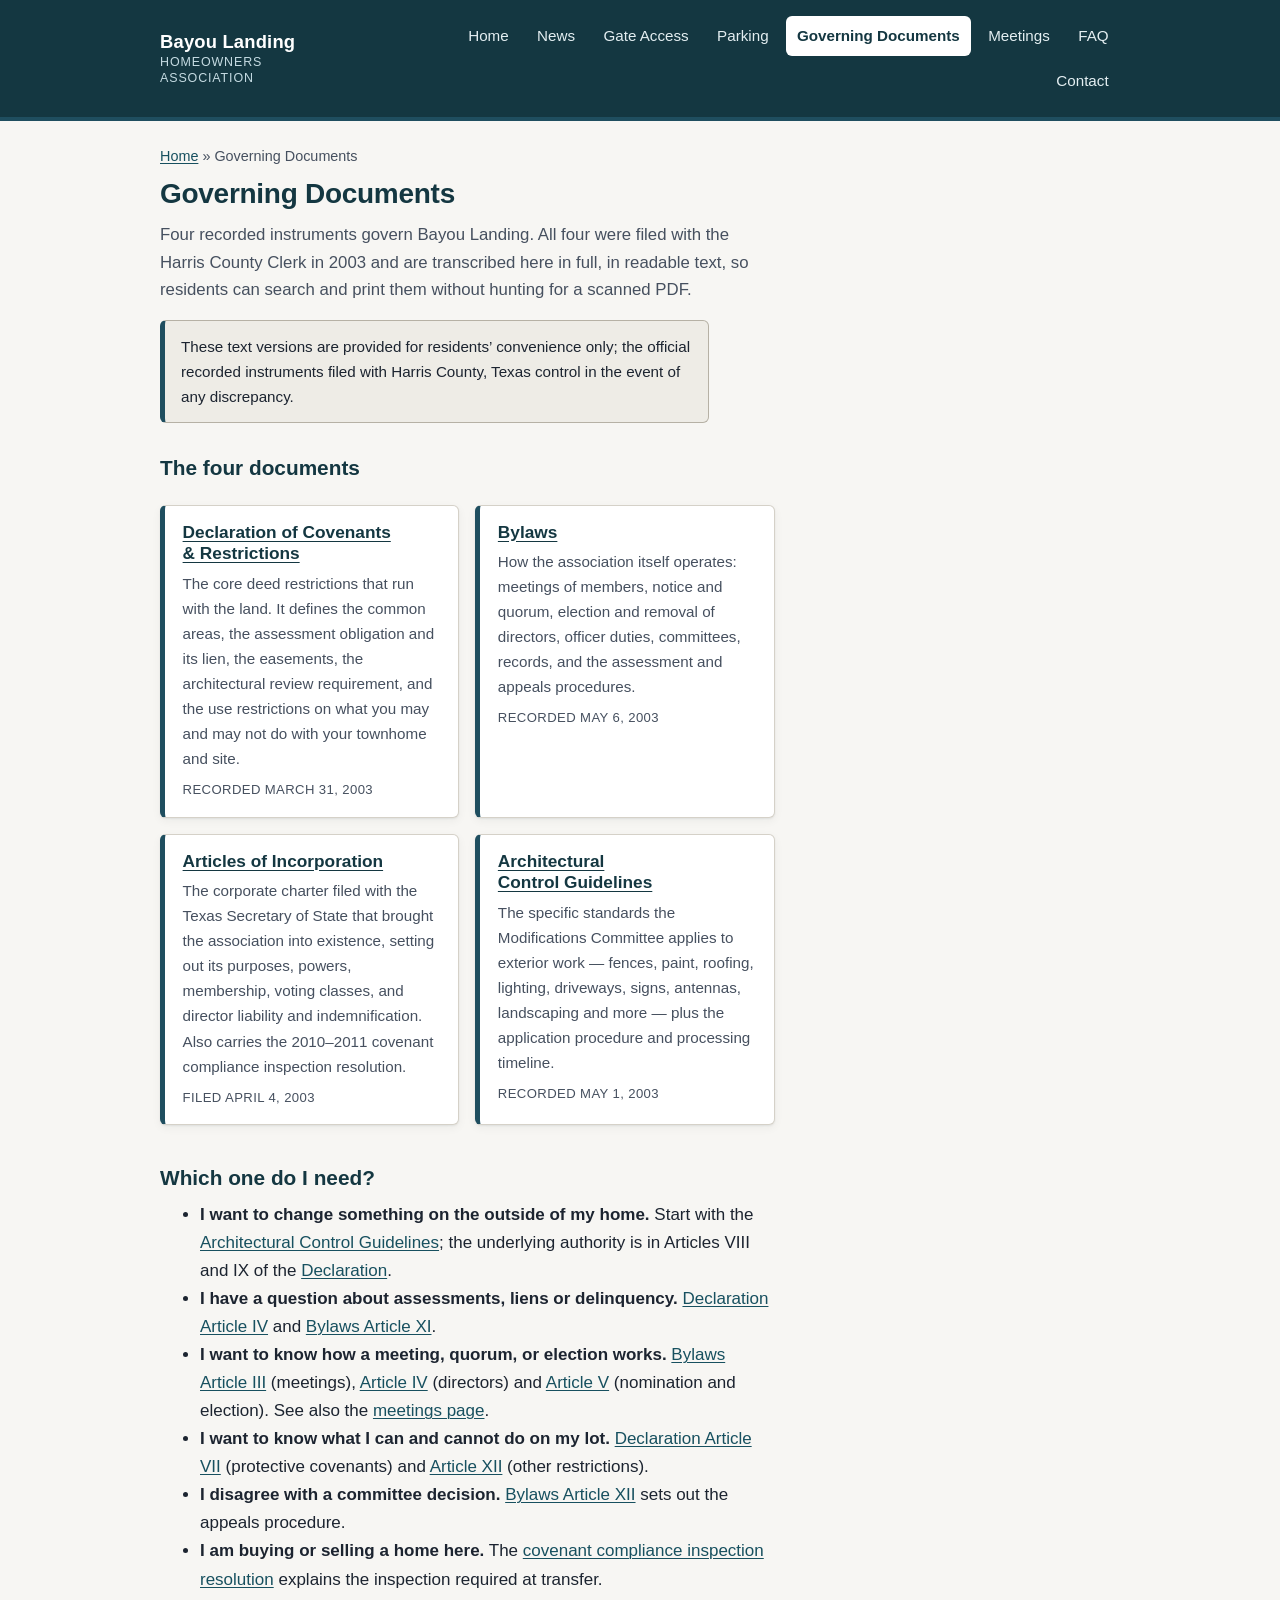
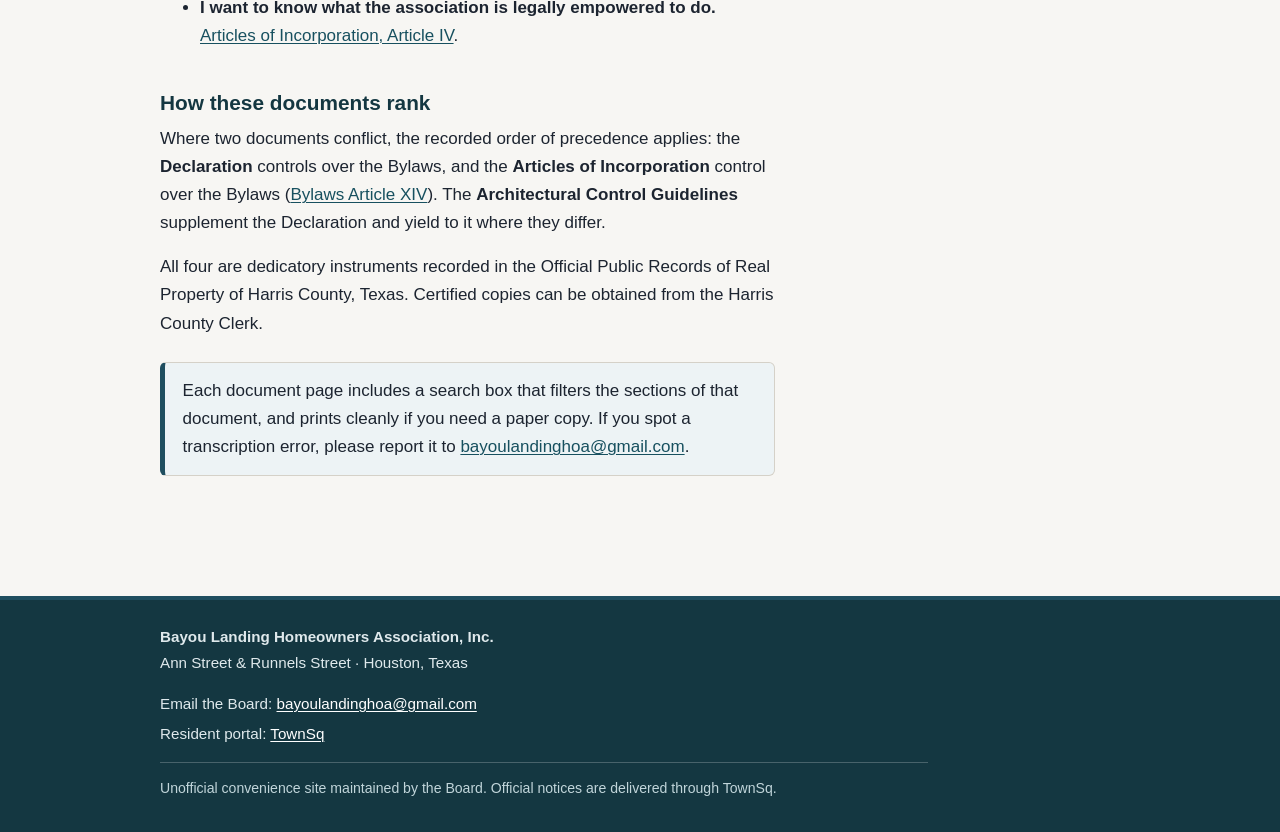
==== site/governing/index.html @ 8ae70fbb "Initial commit: Bayou Landing HOA resident info site Co-Authored-By: Claude Sonnet 5.5 <noreply@anth" ====
<!DOCTYPE html>
<html lang="en">
<head>
<meta charset="UTF-8">
<meta name="viewport" content="width=device-width, initial-scale=1">
<title>Governing Documents | Bayou Landing HOA</title>
<meta name="description" content="Index of the four recorded governing instruments for Bayou Landing HOA — the Declaration of Covenants and Restrictions, Bylaws, Articles of Incorporation, and Architectural Control Guidelines — with guidance on which one to reach for.">
<link rel="stylesheet" href="../assets/style.css">
<link rel="icon" href="/favicon.svg" type="image/svg+xml">
</head>
<body>

<a class="skip-link" href="#main">Skip to content</a>

<header class="site-header">
  <div class="site-header-inner">
    <a class="site-title" href="../index.html">Bayou Landing <span>Homeowners Association</span></a>
    <nav class="site-nav" aria-label="Primary">
      <ul>
        <li><a href="../index.html">Home</a></li>
        <li><a href="../notices.html">News</a></li>
        <li><a href="../gate-access.html">Gate Access</a></li>
        <li><a href="../parking.html">Parking</a></li>
        <li><a href="index.html" aria-current="page">Governing Documents</a></li>
        <li><a href="../meetings.html">Meetings</a></li>
        <li><a href="../faq.html">FAQ</a></li>
        <li><a href="../contact.html">Contact</a></li>
      </ul>
    </nav>
  </div>
</header>

<main id="main">

  <p class="breadcrumb"><a href="../index.html">Home</a> &raquo; Governing Documents</p>

  <h1>Governing Documents</h1>

  <p class="page-intro">Four recorded instruments govern Bayou Landing. All four were filed with the Harris County Clerk in 2003 and are transcribed here in full, in readable text, so residents can search and print them without hunting for a scanned PDF.</p>

  <p class="doc-disclaimer">These text versions are provided for residents&rsquo; convenience only; the official recorded instruments filed with Harris County, Texas control in the event of any discrepancy.</p>

  <h2>The four documents</h2>

  <ul class="quick-links">
    <li>
      <a class="card" href="ccrs.html">
        <h3>Declaration of Covenants &amp; Restrictions</h3>
        <p>The core deed restrictions that run with the land. It defines the common areas, the assessment obligation and its lien, the easements, the architectural review requirement, and the use restrictions on what you may and may not do with your townhome and site.</p>
        <span class="card-meta">Recorded March 31, 2003</span>
      </a>
    </li>
    <li>
      <a class="card" href="bylaws.html">
        <h3>Bylaws</h3>
        <p>How the association itself operates: meetings of members, notice and quorum, election and removal of directors, officer duties, committees, records, and the assessment and appeals procedures.</p>
        <span class="card-meta">Recorded May 6, 2003</span>
      </a>
    </li>
    <li>
      <a class="card" href="articles.html">
        <h3>Articles of Incorporation</h3>
        <p>The corporate charter filed with the Texas Secretary of State that brought the association into existence, setting out its purposes, powers, membership, voting classes, and director liability and indemnification. Also carries the 2010&ndash;2011 covenant compliance inspection resolution.</p>
        <span class="card-meta">Filed April 4, 2003</span>
      </a>
    </li>
    <li>
      <a class="card" href="arc-guidelines.html">
        <h3>Architectural Control Guidelines</h3>
        <p>The specific standards the Modifications Committee applies to exterior work &mdash; fences, paint, roofing, lighting, driveways, signs, antennas, landscaping and more &mdash; plus the application procedure and processing timeline.</p>
        <span class="card-meta">Recorded May 1, 2003</span>
      </a>
    </li>
  </ul>

  <section class="section">
    <h2>Which one do I need?</h2>
    <ul>
      <li><strong>I want to change something on the outside of my home.</strong> Start with the <a href="arc-guidelines.html">Architectural Control Guidelines</a>; the underlying authority is in Articles VIII and IX of the <a href="ccrs.html">Declaration</a>.</li>
      <li><strong>I have a question about assessments, liens or delinquency.</strong> <a href="ccrs.html#article-iv">Declaration Article IV</a> and <a href="bylaws.html#article-xi">Bylaws Article XI</a>.</li>
      <li><strong>I want to know how a meeting, quorum, or election works.</strong> <a href="bylaws.html#article-iii">Bylaws Article III</a> (meetings), <a href="bylaws.html#article-iv">Article IV</a> (directors) and <a href="bylaws.html#article-v">Article V</a> (nomination and election). See also the <a href="../meetings.html">meetings page</a>.</li>
      <li><strong>I want to know what I can and cannot do on my lot.</strong> <a href="ccrs.html#article-vii">Declaration Article VII</a> (protective covenants) and <a href="ccrs.html#article-xii">Article XII</a> (other restrictions).</li>
      <li><strong>I disagree with a committee decision.</strong> <a href="bylaws.html#article-xii">Bylaws Article XII</a> sets out the appeals procedure.</li>
      <li><strong>I am buying or selling a home here.</strong> The <a href="articles.html#amend-resolution-2011">covenant compliance inspection resolution</a> explains the inspection required at transfer.</li>
      <li><strong>I want to know what the association is legally empowered to do.</strong> <a href="articles.html#article-iv">Articles of Incorporation, Article IV</a>.</li>
    </ul>
  </section>

  <section class="section">
    <h2>How these documents rank</h2>
    <p>Where two documents conflict, the recorded order of precedence applies: the <strong>Declaration</strong> controls over the Bylaws, and the <strong>Articles of Incorporation</strong> control over the Bylaws (<a href="bylaws.html#article-xiv">Bylaws Article XIV</a>). The <strong>Architectural Control Guidelines</strong> supplement the Declaration and yield to it where they differ.</p>
    <p>All four are dedicatory instruments recorded in the Official Public Records of Real Property of Harris County, Texas. Certified copies can be obtained from the Harris County Clerk.</p>
  </section>

  <aside class="callout">
    <p>Each document page includes a search box that filters the sections of that document, and prints cleanly if you need a paper copy. If you spot a transcription error, please report it to <a href="mailto:bayoulandinghoa@gmail.com">bayoulandinghoa@gmail.com</a>.</p>
  </aside>

</main>

<footer class="site-footer">
  <div class="site-footer-inner">
    <p><strong>Bayou Landing Homeowners Association, Inc.</strong><br>
    Ann Street &amp; Runnels Street &middot; Houston, Texas</p>
    <ul class="site-footer-links">
      <li>Email the Board: <a href="mailto:bayoulandinghoa@gmail.com">bayoulandinghoa@gmail.com</a></li>
      <li>Resident portal: <a href="https://app.townsq.io/w/5a4e1e144054ca13879db846/homepage">TownSq</a></li>
    </ul>
    <p class="site-footer-note">Unofficial convenience site maintained by the Board. Official notices are delivered through TownSq.</p>
  </div>
</footer>

</body>
</html>
---- site/assets/style.css ----
/* ==========================================================================
   Bayou Landing Homeowners Association, Inc.
   Single stylesheet for the whole site. No frameworks, no webfonts,
   no external requests. Mobile-first.
   ========================================================================== */

/* --------------------------------------------------------------------------
   1. Tokens
   -------------------------------------------------------------------------- */

:root {
  /* Calm, civic palette: deep slate-teal on warm paper. */
  --bg:            #f7f6f3;
  --surface:       #ffffff;
  --surface-alt:   #eeece6;
  --ink:           #1c2430;
  --ink-soft:      #46505f;
  --line:          #d5d1c8;
  --line-strong:   #b6b1a5;

  --brand:         #1f4e5f;
  --brand-dark:    #143741;
  --brand-tint:    #e6eef1;

  --link:          #17505f;
  --link-visited:  #4a3f6b;

  --warn-bg:       #fdf4e3;
  --warn-line:     #a86a09;
  --warn-ink:      #4d3103;

  --note-bg:       #edf3f5;
  --note-line:     #1f4e5f;

  --focus:         #a34a00;

  --radius:        6px;
  --measure:       65ch;
  --shadow:        0 1px 2px rgba(28, 36, 48, .07), 0 3px 10px rgba(28, 36, 48, .05);

  --font: -apple-system, BlinkMacSystemFont, "Segoe UI", Roboto, "Helvetica Neue",
          Arial, "Noto Sans", sans-serif, "Apple Color Emoji", "Segoe UI Emoji";
}

/* --------------------------------------------------------------------------
   2. Reset / base
   -------------------------------------------------------------------------- */

*, *::before, *::after { box-sizing: border-box; }

html {
  font-size: 100%;
  -webkit-text-size-adjust: 100%;
  scroll-behavior: smooth;
  scroll-padding-top: 1.5rem;
}

@media (prefers-reduced-motion: reduce) {
  html { scroll-behavior: auto; }
}

body {
  margin: 0;
  background: var(--bg);
  color: var(--ink);
  font-family: var(--font);
  font-size: 1.0625rem;
  line-height: 1.65;
  text-rendering: optimizeLegibility;
}

img, svg { max-width: 100%; height: auto; }

h1, h2, h3, h4 {
  line-height: 1.25;
  color: var(--brand-dark);
  font-weight: 700;
  margin: 2rem 0 .6rem;
  text-wrap: balance;
}

h1 { font-size: 1.75rem; margin-top: .5rem; letter-spacing: -.01em; }
h2 { font-size: 1.3rem; }
h3 { font-size: 1.1rem; }
h4 { font-size: 1rem; }

p, ul, ol, table, dl { margin: 0 0 1rem; }

a { color: var(--link); text-decoration-thickness: 1px; text-underline-offset: 2px; }
a:visited { color: var(--link-visited); }
a:hover { color: var(--brand-dark); }

/* Focus: always clearly visible, never removed. */
:focus-visible {
  outline: 3px solid var(--focus);
  outline-offset: 2px;
  border-radius: 3px;
}
/* Fallback for engines without :focus-visible */
:focus { outline: 3px solid var(--focus); outline-offset: 2px; }
:focus:not(:focus-visible) { outline: none; }

hr { border: 0; border-top: 1px solid var(--line); margin: 2rem 0; }

table { border-collapse: collapse; width: 100%; font-size: .95em; }
th, td { border: 1px solid var(--line); padding: .45rem .6rem; text-align: left; vertical-align: top; }
th { background: var(--surface-alt); }

code, kbd { font-family: ui-monospace, SFMono-Regular, Menlo, Consolas, monospace; font-size: .92em; }

/* --------------------------------------------------------------------------
   3. Skip link
   -------------------------------------------------------------------------- */

.skip-link {
  position: absolute;
  left: -9999px;
  top: 0;
  z-index: 100;
  background: var(--surface);
  color: var(--brand-dark);
  padding: .7rem 1.1rem;
  font-weight: 700;
  border: 2px solid var(--brand-dark);
  border-radius: 0 0 var(--radius) 0;
}

.skip-link:focus {
  left: 0;
  outline: 3px solid var(--focus);
  outline-offset: 2px;
}

/* --------------------------------------------------------------------------
   4. Site header & primary nav
   -------------------------------------------------------------------------- */

.site-header {
  background: var(--brand-dark);
  color: #ffffff;
  border-bottom: 4px solid var(--brand);
}

.site-header-inner {
  max-width: 62rem;
  margin: 0 auto;
  padding: .9rem 1rem 1rem;
}

.site-title {
  display: inline-block;
  color: #ffffff;
  text-decoration: none;
  font-size: 1.15rem;
  font-weight: 700;
  line-height: 1.3;
  letter-spacing: .01em;
}

.site-title span {
  display: block;
  font-size: .78rem;
  font-weight: 400;
  letter-spacing: .07em;
  text-transform: uppercase;
  color: #c5dbe2;
}

.site-title:visited { color: #ffffff; }
.site-title:hover { color: #ffffff; text-decoration: underline; }

.site-nav { margin-top: .8rem; }

.site-nav ul {
  list-style: none;
  margin: 0;
  padding: 0;
  display: flex;
  flex-wrap: wrap;
  gap: .3rem .35rem;
}

.site-nav a {
  display: block;
  padding: .4rem .65rem;
  border-radius: var(--radius);
  color: #e3eef1;
  text-decoration: none;
  font-size: .95rem;
  border: 1px solid transparent;
}

.site-nav a:visited { color: #e3eef1; }

.site-nav a:hover {
  background: rgba(255, 255, 255, .12);
  color: #ffffff;
  text-decoration: underline;
}

.site-nav a[aria-current] {
  background: var(--surface);
  color: var(--brand-dark);
  font-weight: 700;
}

.site-nav a[aria-current]:visited { color: var(--brand-dark); }

/* Light focus ring against the dark header bar. */
.site-header :focus-visible,
.site-footer :focus-visible {
  outline: 3px solid #ffcf6b;
  outline-offset: 2px;
}

@media (min-width: 46em) {
  .site-header-inner {
    display: flex;
    align-items: center;
    justify-content: space-between;
    gap: 1.5rem;
    padding: 1rem;
  }
  .site-nav { margin-top: 0; }
  .site-nav ul { justify-content: flex-end; }
}

/* --------------------------------------------------------------------------
   5. Page shell
   -------------------------------------------------------------------------- */

main {
  display: block;
  max-width: 62rem;
  margin: 0 auto;
  padding: 1.5rem 1rem 3rem;
}

.page-intro {
  max-width: var(--measure);
  color: var(--ink-soft);
  font-size: 1.05rem;
}

.breadcrumb {
  font-size: .9rem;
  color: var(--ink-soft);
  margin-bottom: .25rem;
}

main > p,
main > ul,
main > ol,
main > h2,
main > h3,
section > p,
section > ul,
section > ol { max-width: var(--measure); }

.section { margin: 2.5rem 0 0; }

.updated {
  font-size: .85rem;
  color: var(--ink-soft);
  font-style: italic;
}

/* --------------------------------------------------------------------------
   6. Quick links / cards
   -------------------------------------------------------------------------- */

.quick-links {
  list-style: none;
  margin: 1.5rem 0 2rem;
  padding: 0;
  display: grid;
  gap: 1rem;
  grid-template-columns: 1fr;
}

@media (min-width: 34em) {
  .quick-links { grid-template-columns: repeat(2, minmax(0, 1fr)); }
}

.card {
  display: block;
  background: var(--surface);
  border: 1px solid var(--line);
  border-left: 5px solid var(--brand);
  border-radius: var(--radius);
  padding: 1rem 1.1rem;
  box-shadow: var(--shadow);
  text-decoration: none;
  color: var(--ink);
  height: 100%;
}

a.card:visited { color: var(--ink); }

a.card:hover,
a.card:focus-visible {
  background: var(--brand-tint);
  border-left-color: var(--brand-dark);
}

.card h2,
.card h3 {
  margin: 0 0 .35rem;
  font-size: 1.08rem;
  color: var(--brand-dark);
  text-decoration: underline;
  text-underline-offset: 3px;
}

.card p {
  margin: 0;
  font-size: .95rem;
  color: var(--ink-soft);
  max-width: none;
}

.card .card-meta {
  display: block;
  margin-top: .5rem;
  font-size: .82rem;
  color: var(--ink-soft);
  letter-spacing: .03em;
  text-transform: uppercase;
}

/* Standalone call-to-action button */
.btn {
  display: inline-block;
  background: var(--brand);
  color: #ffffff;
  border: 2px solid var(--brand-dark);
  border-radius: var(--radius);
  padding: .75rem 1.4rem;
  font-size: 1.05rem;
  font-weight: 700;
  text-decoration: none;
  box-shadow: var(--shadow);
}

.btn:visited { color: #ffffff; }
.btn:hover { background: var(--brand-dark); color: #ffffff; text-decoration: underline; }

/* --------------------------------------------------------------------------
   7. Callouts
   -------------------------------------------------------------------------- */

.callout {
  background: var(--note-bg);
  border: 1px solid var(--line);
  border-left: 5px solid var(--note-line);
  border-radius: var(--radius);
  padding: .9rem 1.1rem;
  margin: 1.5rem 0;
  max-width: var(--measure);
}

.callout > :first-child { margin-top: 0; }
.callout > :last-child { margin-bottom: 0; }

.callout h2,
.callout h3,
.callout h4 { margin-top: 0; font-size: 1rem; }

.callout p { max-width: none; }

.callout-warning {
  background: var(--warn-bg);
  border-left-color: var(--warn-line);
  color: var(--warn-ink);
}

.callout-warning a { color: #7a2f00; }
.callout-warning a:visited { color: #7a2f00; }

.callout-warning .callout-label {
  display: block;
  font-weight: 700;
  text-transform: uppercase;
  letter-spacing: .06em;
  font-size: .78rem;
  margin-bottom: .3rem;
}

/* --------------------------------------------------------------------------
   8. FAQ
   -------------------------------------------------------------------------- */

.faq-item {
  background: var(--surface);
  border: 1px solid var(--line);
  border-radius: var(--radius);
  padding: 1rem 1.1rem;
  margin: 0 0 1rem;
  max-width: var(--measure);
}

.faq-item h2,
.faq-item h3 {
  margin: 0 0 .5rem;
  font-size: 1.08rem;
}

.faq-item > :last-child { margin-bottom: 0; }
.faq-item p, .faq-item ul, .faq-item ol { max-width: none; }

/* --------------------------------------------------------------------------
   9. Contact / definition-style lists
   -------------------------------------------------------------------------- */

.contact-block {
  background: var(--surface);
  border: 1px solid var(--line);
  border-radius: var(--radius);
  padding: 1rem 1.1rem;
  margin: 0 0 1.25rem;
  max-width: var(--measure);
}

.contact-block > :first-child { margin-top: 0; }
.contact-block > :last-child { margin-bottom: 0; }
.contact-block p { max-width: none; }

.escalation {
  list-style: none;
  margin: 0;
  padding: 0;
  max-width: var(--measure);
  counter-reset: step;
}

.escalation li {
  position: relative;
  padding: .65rem 0 .65rem 2.4rem;
  border-bottom: 1px solid var(--line);
}

.escalation li:last-child { border-bottom: 0; }

.escalation li::before {
  counter-increment: step;
  content: counter(step);
  position: absolute;
  left: 0;
  top: .7rem;
  width: 1.7rem;
  height: 1.7rem;
  line-height: 1.7rem;
  text-align: center;
  border-radius: 50%;
  background: var(--brand);
  color: #ffffff;
  font-size: .85rem;
  font-weight: 700;
}

/* --------------------------------------------------------------------------
   10. Site footer
   -------------------------------------------------------------------------- */

.site-footer {
  background: var(--brand-dark);
  color: #dfe9ec;
  border-top: 4px solid var(--brand);
  margin-top: 3rem;
  font-size: .95rem;
}

.site-footer-inner {
  max-width: 62rem;
  margin: 0 auto;
  padding: 1.5rem 1rem 2rem;
}

.site-footer a { color: #ffffff; }
.site-footer a:visited { color: #ffffff; }

.site-footer p { max-width: 48rem; }

.site-footer-links {
  list-style: none;
  margin: 0 0 1rem;
  padding: 0;
}

.site-footer-links li { margin-bottom: .3rem; }

.site-footer-note {
  border-top: 1px solid rgba(255, 255, 255, .22);
  padding-top: .9rem;
  margin-bottom: 0;
  color: #c1d5da;
  font-size: .88rem;
}

/* --------------------------------------------------------------------------
   11. Governing-document pages
   -------------------------------------------------------------------------- */

body.doc-page { background: var(--bg); }

.doc-body {
  max-width: 62rem;
  margin: 0 auto;
  padding: 1.5rem 1rem 3rem;
}

.doc-titleblock { max-width: var(--measure); }
.doc-titleblock h1 { margin-bottom: .3rem; }
.doc-titleblock p { color: var(--ink-soft); }

.doc-body > h1 { max-width: var(--measure); }

.doc-body > p,
.doc-body > article > p { max-width: var(--measure); }

.doc-disclaimer {
  background: var(--surface-alt);
  border: 1px solid var(--line-strong);
  border-left: 5px solid var(--brand);
  border-radius: var(--radius);
  padding: .8rem 1rem;
  font-size: .95rem;
  color: var(--ink);
  max-width: var(--measure);
}

/* In-document search box */
.doc-body input[type="search"] {
  width: 100%;
  max-width: 26rem;
  font: inherit;
  font-size: 1rem;
  padding: .55rem .7rem;
  border: 1px solid var(--line-strong);
  border-radius: var(--radius);
  background: var(--surface);
  color: var(--ink);
}

/* --- Table of contents --- */

.doc-toc {
  background: var(--surface);
  border: 1px solid var(--line);
  border-radius: var(--radius);
  padding: .9rem 1rem;
  margin: 1.5rem 0 2rem;
  box-shadow: var(--shadow);
  font-size: .95rem;
}

.doc-toc h2 {
  margin: 0 0 .5rem;
  font-size: 1rem;
  text-transform: uppercase;
  letter-spacing: .07em;
  color: var(--ink-soft);
}

.doc-toc ul {
  list-style: none;
  margin: 0 0 .5rem;
  padding: 0;
}

.doc-toc ul ul {
  margin: .25rem 0 .25rem .9rem;
  padding-left: .6rem;
  border-left: 2px solid var(--line);
}

.doc-toc li { margin: 0 0 .3rem; }

.doc-toc a {
  display: block;
  padding: .15rem 0;
  text-decoration: none;
  border-bottom: 1px solid transparent;
}

.doc-toc a:hover { text-decoration: underline; }

.doc-toc p {
  font-size: .88rem;
  color: var(--ink-soft);
  margin: .6rem 0 0;
}

/* Mobile: the ToC collapses to a short scrolling panel, followed by a jump
   link, so a sixty-entry contents list never buries the document itself. */
.doc-toc {
  max-height: 17rem;
  overflow-y: auto;
  overscroll-behavior: contain;
}

.doc-toc h2 {
  position: sticky;
  top: 0;
  background: var(--surface);
  padding-bottom: .4rem;
  margin-bottom: .2rem;
  z-index: 1;
}

.toc-jump {
  display: inline-block;
  margin: -1.25rem 0 2rem;
  font-weight: 700;
  font-size: .92rem;
}

/* --- Document body --- */

.doc-article {
  max-width: var(--measure);
  margin: 0 0 2.5rem;
}

.doc-article-title {
  font-size: 1.25rem;
  margin: 2.25rem 0 .5rem;
  padding-bottom: .35rem;
  border-bottom: 2px solid var(--line-strong);
}

.doc-section { margin: 0 0 1.25rem; }

.doc-section > h3 { font-size: 1.08rem; }
.doc-section > h4 { font-size: 1rem; color: var(--ink); }

.doc-section p,
.doc-section li { max-width: var(--measure); }

.doc-article ol,
.doc-article ul { padding-left: 1.5rem; }

.doc-article li { margin-bottom: .6rem; }

.doc-unclear {
  background: #fbeecb;
  border-bottom: 1px dotted var(--warn-line);
  padding: 0 .1em;
  color: var(--warn-ink);
}

.doc-backlinks {
  font-size: .95rem;
  margin: 2rem 0 0;
  padding-top: 1rem;
  border-top: 1px solid var(--line);
}

/* Desktop: sticky sidebar contents, full-height document column. */
@media (min-width: 62em) {
  .doc-body {
    display: grid;
    grid-template-columns: minmax(0, 1fr) 17.5rem;
    column-gap: 2.5rem;
    align-items: start;
  }

  .doc-body > * { grid-column: 1; min-width: 0; }

  .doc-toc {
    grid-column: 2;
    grid-row: 1 / span 200;
    position: sticky;
    top: 1rem;
    margin-top: 1.5rem;
    max-height: calc(100vh - 2rem);
    overflow-y: auto;
    overscroll-behavior: contain;
  }

  .toc-jump { display: none; }
}

/* --------------------------------------------------------------------------
   12. Print — residents printing the Bylaws etc.
   -------------------------------------------------------------------------- */

@media print {
  :root {
    --bg: #ffffff;
    --surface: #ffffff;
    --surface-alt: #ffffff;
    --ink: #000000;
    --ink-soft: #000000;
    --brand-dark: #000000;
    --brand: #000000;
  }

  html { scroll-behavior: auto; }

  body {
    background: #ffffff;
    color: #000000;
    font-size: 11pt;
    line-height: 1.45;
  }

  .skip-link,
  .site-header,
  .site-footer,
  .site-nav,
  .doc-toc,
  .breadcrumb,
  .doc-backlinks,
  .toc-jump,
  input[type="search"],
  label[for="doc-filter"] { display: none !important; }

  main,
  .doc-body {
    display: block;
    max-width: none;
    margin: 0;
    padding: 0;
  }

  .doc-article,
  .doc-body > p,
  .doc-section p,
  .doc-section li,
  .card p,
  main > p,
  section > p { max-width: none; }

  a { color: #000000; text-decoration: underline; }

  /* Print the destination of real links, but not of in-page anchors. */
  a[href^="http"]::after { content: " (" attr(href) ")"; font-size: 9pt; word-break: break-all; }
  a[href^="mailto:"]::after { content: " (" attr(href) ")"; font-size: 9pt; }

  h1, h2, h3, h4 { page-break-after: avoid; break-after: avoid; color: #000000; }

  .doc-section,
  .faq-item,
  .callout,
  .card,
  .contact-block,
  table, tr, li, p { page-break-inside: avoid; break-inside: avoid; }

  .doc-disclaimer,
  .callout,
  .faq-item,
  .card,
  .contact-block {
    border: 1px solid #000000;
    box-shadow: none;
    background: #ffffff;
  }

  .quick-links { display: block; }

  .btn {
    border: 1px solid #000000;
    background: #ffffff;
    color: #000000;
    box-shadow: none;
    padding: .3rem .5rem;
    font-weight: 700;
  }

  .escalation li::before { background: #ffffff; color: #000000; border: 1px solid #000000; }

  @page { margin: 18mm 16mm; }
}

/* --------------------------------------------------------------------------
   13. Figures (e.g. the posted towing signs photo on parking.html)
   -------------------------------------------------------------------------- */

figure {
  margin: 1.5rem 0;
  max-width: var(--measure);
}

figure img {
  display: block;
  border: 1px solid var(--line);
  border-radius: var(--radius);
  box-shadow: var(--shadow);
}

figcaption {
  margin-top: .5rem;
  font-size: .88rem;
  color: var(--ink-soft);
}
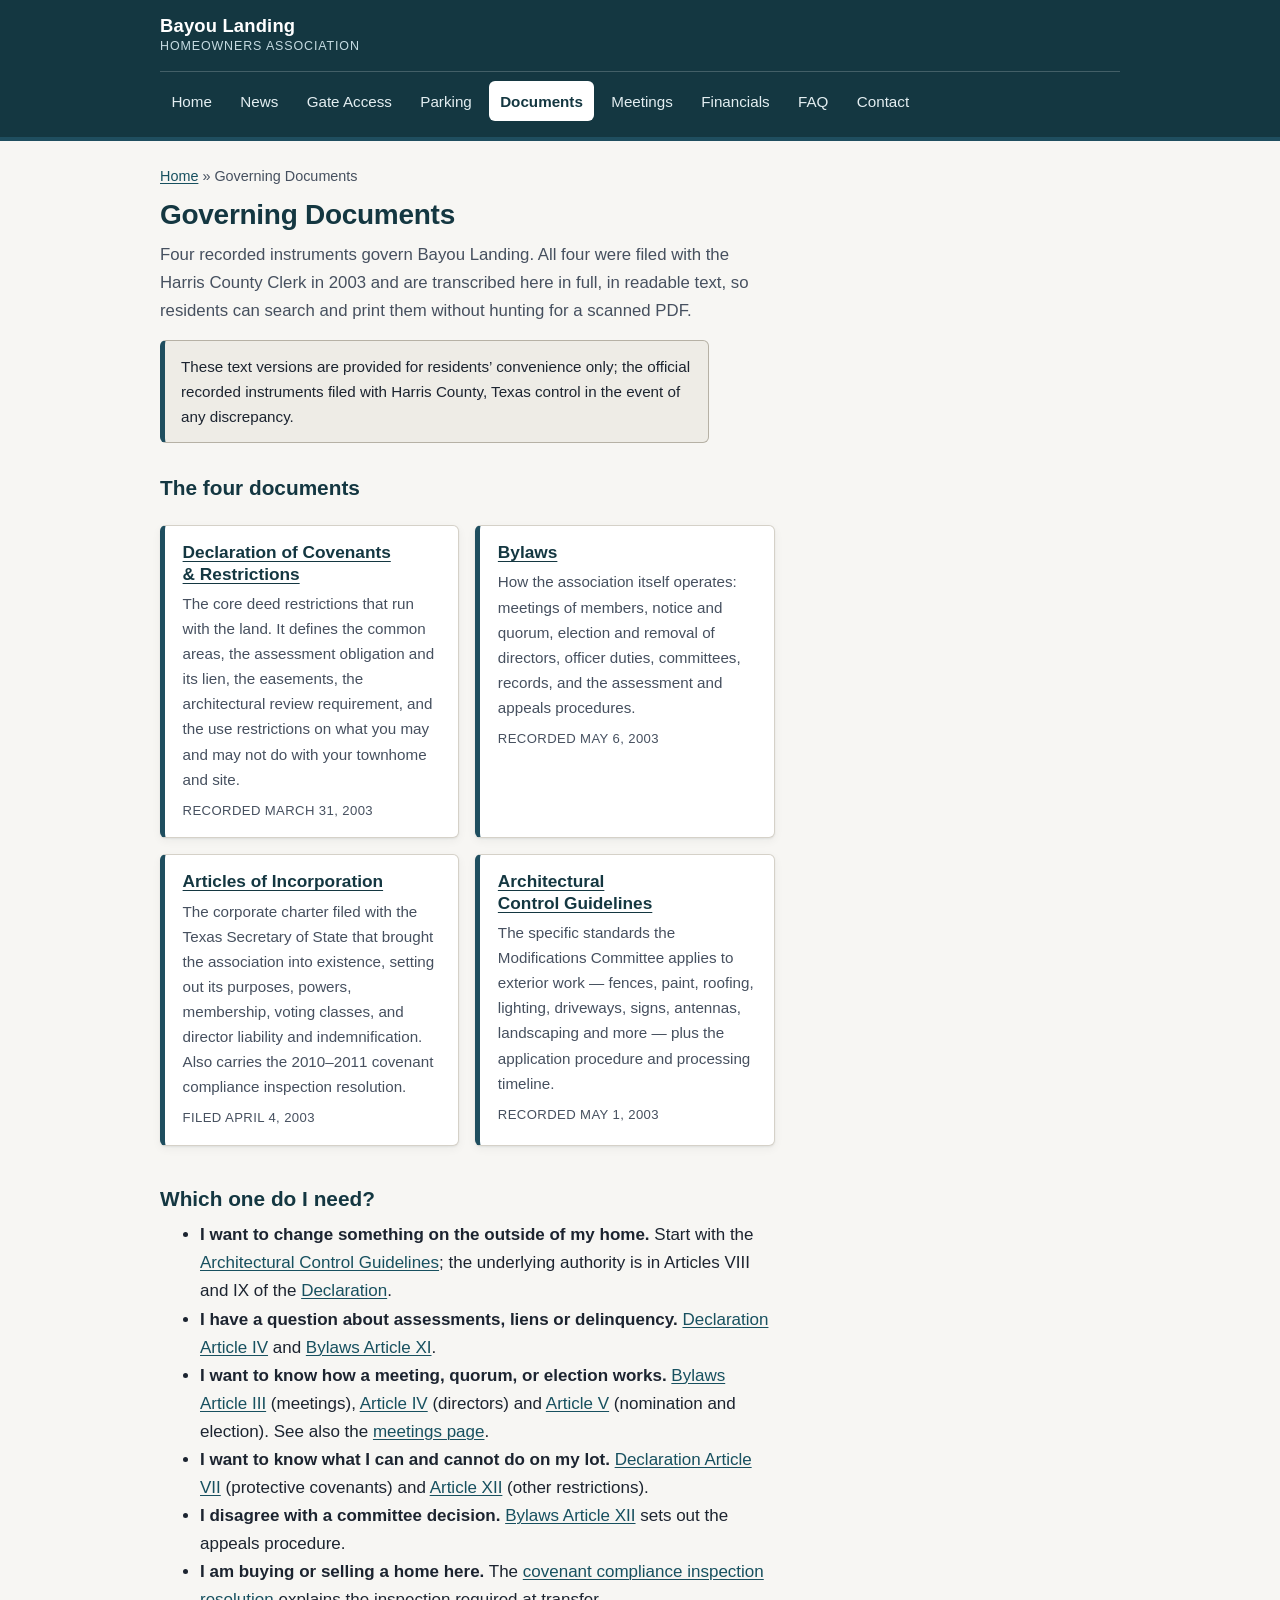
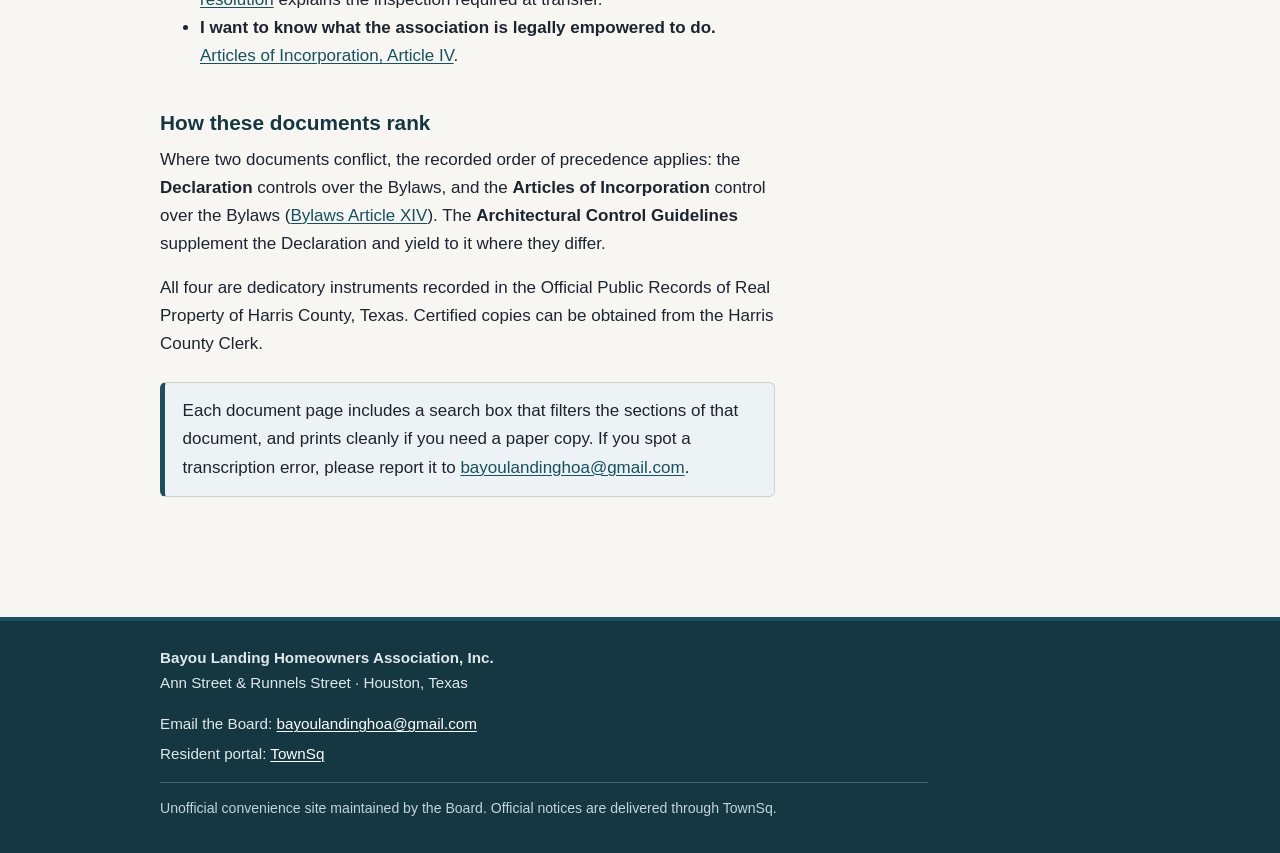
==== commit 260583c9: "Add Financials page, single-row nav, Oct 15 meeting details New financials.html with category-level " ====
--- a/site/governing/index.html
+++ b/site/governing/index.html
@@ -21,8 +21,9 @@
         <li><a href="../notices.html">News</a></li>
         <li><a href="../gate-access.html">Gate Access</a></li>
         <li><a href="../parking.html">Parking</a></li>
-        <li><a href="index.html" aria-current="page">Governing Documents</a></li>
+        <li><a href="index.html" aria-current="page">Documents</a></li>
         <li><a href="../meetings.html">Meetings</a></li>
+        <li><a href="../financials.html">Financials</a></li>
         <li><a href="../faq.html">FAQ</a></li>
         <li><a href="../contact.html">Contact</a></li>
       </ul>
--- a/site/assets/style.css
+++ b/site/assets/style.css
@@ -169,8 +169,6 @@
 .site-title:visited { color: #ffffff; }
 .site-title:hover { color: #ffffff; text-decoration: underline; }
 
-.site-nav { margin-top: .8rem; }
-
 .site-nav ul {
   list-style: none;
   margin: 0;
@@ -213,16 +211,27 @@
   outline-offset: 2px;
 }
 
-@media (min-width: 46em) {
-  .site-header-inner {
-    display: flex;
-    align-items: center;
-    justify-content: space-between;
-    gap: 1.5rem;
-    padding: 1rem;
+/* Nav sits on its own full-width row beneath the title at every width. */
+.site-nav {
+  margin-top: .7rem;
+  padding-top: .6rem;
+  border-top: 1px solid rgba(255, 255, 255, .2);
+}
+
+@media (max-width: 47.99em) {
+  /* Nine links in an even 3 x 3 grid: no orphan on the last row. */
+  .site-nav ul {
+    display: grid;
+    grid-template-columns: repeat(3, minmax(0, 1fr));
+    gap: .25rem;
   }
-  .site-nav { margin-top: 0; }
-  .site-nav ul { justify-content: flex-end; }
+  .site-nav a { padding: .4rem .5rem; font-size: .9rem; text-align: center; }
+}
+
+/* Mid widths: tighten so all nine links stay on one line. */
+@media (min-width: 48em) and (max-width: 52em) {
+  .site-nav ul { gap: .3rem .1rem; }
+  .site-nav a { padding: .4rem .45rem; font-size: .9rem; }
 }
 
 /* --------------------------------------------------------------------------
@@ -794,3 +803,148 @@
   font-size: .88rem;
   color: var(--ink-soft);
 }
+
+/* --------------------------------------------------------------------------
+   14. Financials page: stat tiles, bar list, tables
+   -------------------------------------------------------------------------- */
+
+.stat-grid {
+  list-style: none;
+  margin: 1rem 0 0;
+  padding: 0;
+  display: grid;
+  gap: 1rem;
+  grid-template-columns: 1fr;
+  max-width: none;
+}
+
+@media (min-width: 34em) {
+  .stat-grid { grid-template-columns: repeat(2, minmax(0, 1fr)); }
+}
+
+@media (min-width: 62em) {
+  .stat-grid { grid-template-columns: repeat(4, minmax(0, 1fr)); }
+}
+
+.stat {
+  background: var(--surface);
+  border: 1px solid var(--line);
+  border-top: 5px solid var(--brand);
+  border-radius: var(--radius);
+  padding: 1rem 1.1rem;
+  box-shadow: var(--shadow);
+}
+
+.stat-number {
+  display: block;
+  font-size: 1.9rem;
+  font-weight: 700;
+  line-height: 1.15;
+  color: var(--brand-dark);
+  overflow-wrap: anywhere;
+}
+
+.stat-label {
+  display: block;
+  margin-top: .15rem;
+  font-weight: 700;
+  color: var(--ink);
+}
+
+.stat-note {
+  display: block;
+  margin-top: .4rem;
+  font-size: .92rem;
+  color: var(--ink-soft);
+  line-height: 1.45;
+}
+
+/* Horizontal bar list: the text carries the values; the bar is decoration. */
+.bar-list {
+  list-style: none;
+  margin: 1rem 0 .5rem;
+  padding: 0;
+  max-width: 44rem;
+}
+
+.bar-row {
+  display: grid;
+  grid-template-columns: 1fr auto;
+  gap: .2rem .75rem;
+  align-items: baseline;
+  padding: .5rem 0;
+  border-bottom: 1px solid var(--line);
+}
+
+.bar-label { grid-column: 1; }
+
+.bar-value {
+  grid-column: 2;
+  grid-row: 1;
+  font-weight: 700;
+  white-space: nowrap;
+  color: var(--brand-dark);
+}
+
+.bar-track {
+  grid-column: 1 / -1;
+  grid-row: 2;
+  display: block;
+  height: .8rem;
+  background: var(--surface-alt);
+  border: 1px solid var(--line);
+  border-radius: 999px;
+  overflow: hidden;
+}
+
+.bar-fill {
+  display: block;
+  height: 100%;
+  min-width: 3px;
+  background: var(--brand);
+}
+
+.chart-note {
+  font-size: .88rem;
+  color: var(--ink-soft);
+}
+
+/* Tables: scroll sideways inside their own box on narrow screens. */
+.table-scroll {
+  overflow-x: auto;
+  margin: 0 0 1rem;
+  -webkit-overflow-scrolling: touch;
+}
+
+.fin-table caption {
+  text-align: left;
+  font-weight: 700;
+  color: var(--brand-dark);
+  padding: 0 0 .4rem;
+}
+
+.fin-table { background: var(--surface); }
+@media (max-width: 33.99em) {
+  .fin-table { font-size: .85rem; }
+  .fin-table th, .fin-table td { padding: .4rem .35rem; }
+}
+.fin-table th[scope="row"] { background: transparent; font-weight: 400; }
+.fin-table td { overflow-wrap: normal; }
+.fin-table td, .fin-table th[scope="col"] { min-width: 0; }
+.fin-table td:not(:last-child) { white-space: nowrap; }
+.fin-table .total-row th,
+.fin-table .total-row td { font-weight: 700; background: var(--surface-alt); }
+
+.table-sub {
+  color: var(--ink-soft);
+  margin-bottom: .6rem;
+}
+
+.visually-hidden {
+  position: absolute;
+  width: 1px;
+  height: 1px;
+  overflow: hidden;
+  clip: rect(0 0 0 0);
+  white-space: nowrap;
+}
